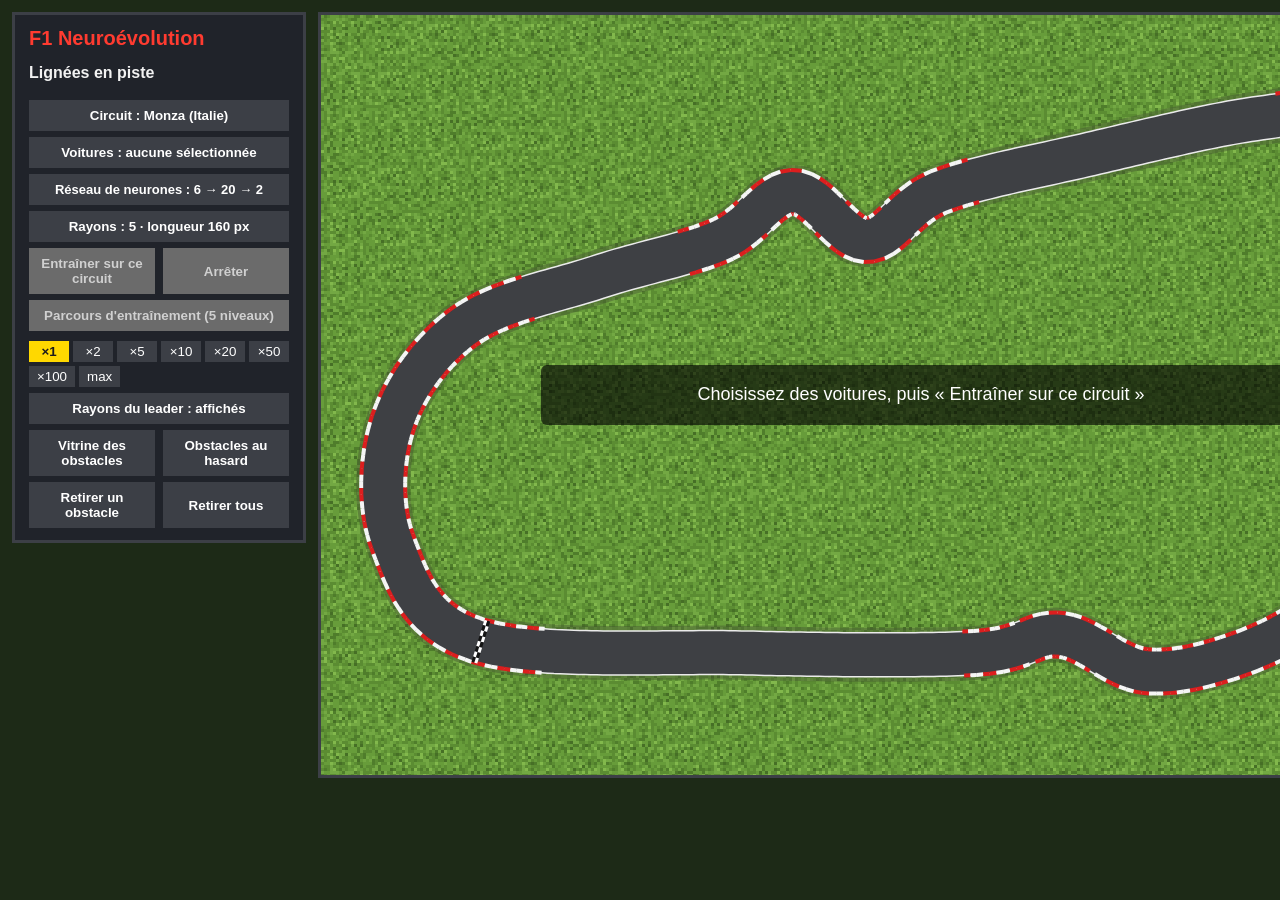
==== 11-F1-NeuroEvolution/index.html @ 4bc00621 "Ajouter la vitrine des obstacles et le placement au hasard (étape 16) - Vitrine des obstacles : 9 ob" ====
<!DOCTYPE html>
<html lang="fr">

<head>
  <meta charset="UTF-8">
  <meta name="viewport" content="width=device-width, initial-scale=1.0">
  <title>F1 Neuroévolution</title>
  <link rel="stylesheet" href="style.css">

  <script src="libraries/p5.min.js"></script>
  <script src="random.js"></script>
  <script src="vehicle.js"></script>
  <script src="ray.js"></script>
  <script src="sensor-settings.js"></script>
  <script src="sim-speed.js"></script>
  <script src="circuits-data.js"></script>
  <script src="training-circuits-data.js"></script>
  <script src="circuit.js"></script>
  <script src="brands.js"></script>
  <script src="network-config.js"></script>
  <script src="neural-network.js"></script>
  <script src="architecture.js"></script>
  <script src="grass.js"></script>
  <script src="track-renderer.js"></script>
  <script src="circuit-showroom.js"></script>
  <script src="confidence.js"></script>
  <script src="car-design.js"></script>
  <script src="obstacle.js"></script>
  <script src="obstacle-editor.js"></script>
  <script src="obstacle-catalog.js"></script>
  <script src="obstacle-placement.js"></script>
  <script src="obstacle-showroom.js"></script>
  <script src="ray-editor.js"></script>
  <script src="car.js"></script>
  <script src="evolution.js"></script>
  <script src="garage.js"></script>
  <script src="showroom.js"></script>
  <script src="model-file.js"></script>
  <script src="curriculum.js"></script>
  <script src="sketch.js"></script>
</head>

<body>
  <main id="layout">
    <aside id="menu" aria-label="Menu">
      <h1>F1 Neuroévolution</h1>

      <section aria-labelledby="lineagesTitle">
        <h2 id="lineagesTitle">Lignées en piste</h2>
        <p id="raceSummary" class="summary" role="status"></p>
        <ul id="lineages"></ul>
      </section>

      <div class="menu-buttons">
        <button id="circuitShowroomButton" type="button" class="secondary">Circuit : -</button>
        <button id="showroomButton" type="button" class="secondary">Voitures : aucune sélectionnée</button>

        <a id="networkLink" href="network.html" target="_blank" rel="noopener" class="button-like">Réseau de neurones</a>
        <button id="rayEditorButton" type="button" class="secondary">Rayons</button>

        <div class="buttons">
          <button id="trainButton" type="button">Entraîner sur ce circuit</button>
          <button id="stopButton" type="button" class="secondary">Arrêter</button>
        </div>
        <button id="curriculumButton" type="button" class="curriculum">Parcours d'entraînement (5 niveaux)</button>

        <div id="speedButtons" class="speed-buttons" role="group" aria-label="Vitesse de simulation"></div>
        <button id="raysToggleButton" type="button" class="secondary" aria-pressed="true">Rayons du leader : affichés</button>

        <div class="buttons">
          <button id="obstacleShowroomButton" type="button" class="secondary">Vitrine des obstacles</button>
          <button id="randomObstaclesButton" type="button" class="secondary">Obstacles au hasard</button>
        </div>
        <div class="buttons">
          <button id="removeObstacleButton" type="button" class="secondary">Retirer un obstacle</button>
          <button id="clearObstaclesButton" type="button" class="secondary">Retirer tous</button>
        </div>
      </div>
    </aside>
    <div id="canvas-container"></div>
  </main>

  <dialog id="rayDialog" aria-labelledby="rayDialogTitle">
    <div class="dialog-head">
      <h2 id="rayDialogTitle">Rayons : angles et longueur</h2>
      <button id="rayDialogClose" type="button" class="small">Fermer</button>
    </div>
    <p class="step">Un rayon = un neurone de la couche d'entrée ; le dernier neurone d'entrée reçoit la vitesse. 0° = droit devant, angle positif = vers la droite, négatif = vers la gauche. Appliquer de nouveaux rayons <strong>efface toutes les générations</strong>.</p>
    <div class="obstacle-editor">
      <canvas id="rayCanvas" role="img" aria-label="Aperçu de la voiture vue de dessus avec ses rayons et leurs angles"></canvas>
      <div>
        <ol id="rayList" class="ray-list"></ol>
        <label for="rayAngleInput">Nouvel angle (°, de -180 à 180)</label>
        <div class="buttons">
          <input type="number" id="rayAngleInput" min="-180" max="180" step="1" value="90">
          <button id="rayAddButton" type="button" class="small">+ Ajouter le rayon</button>
        </div>
        <label for="rayLengthSlider">Longueur des rayons : <span id="rayLengthValue">160 px</span></label>
        <div class="ray-length">
          <button id="rayShorterButton" type="button" class="small" aria-label="Raccourcir les rayons">−</button>
          <input type="range" id="rayLengthSlider" min="40" max="300" step="5" value="160">
          <button id="rayLongerButton" type="button" class="small" aria-label="Allonger les rayons">+</button>
          <button id="rayLengthDefaultButton" type="button" class="small">Par défaut</button>
        </div>
        <p class="step">La longueur s'applique tout de suite, sans effacer les générations.</p>
        <p id="rayInfo" class="step"></p>
        <p id="rayStatus" class="step" role="status"></p>
        <div class="buttons">
          <button id="rayApplyButton" type="button" class="place">Appliquer</button>
          <button id="rayResetButton" type="button" class="small">Annuler les changements</button>
        </div>
        <div id="rayConfirm" class="confirm" hidden>
          <p id="rayConfirmText"></p>
          <div class="buttons">
            <button id="rayConfirmButton" type="button" class="place">Confirmer et effacer</button>
            <button id="rayCancelButton" type="button" class="small">Annuler</button>
          </div>
        </div>
      </div>
    </div>
  </dialog>

  <dialog id="circuitDialog" aria-labelledby="circuitDialogTitle">
    <div class="dialog-head">
      <h2 id="circuitDialogTitle">Vitrine des circuits</h2>
      <button id="circuitDialogClose" type="button" class="small">Fermer</button>
    </div>
    <p class="step">Choisissez le circuit actuel. Changer de circuit arrête l'entraînement en cours.</p>
    <div id="circuitGrid" class="showroom-grid"></div>
  </dialog>

  <dialog id="showroomDialog" aria-labelledby="showroomTitle">
    <div class="dialog-head">
      <h2 id="showroomTitle">Vitrine des voitures</h2>
      <button id="showroomClose" type="button" class="small">Fermer</button>
    </div>
    <div class="buttons">
      <button id="loadModelButton" type="button" class="small">Charger un modèle (.json)</button>
    </div>
    <input type="file" id="modelFileInput" accept=".json,application/json" hidden>
    <div id="modelConfirm" class="confirm" hidden>
      <p id="modelConfirmText"></p>
      <div class="buttons">
        <button id="modelConfirmButton" type="button" class="place">Remplacer</button>
        <button id="modelCancelButton" type="button" class="small">Annuler</button>
      </div>
    </div>
    <p id="modelFileStatus" class="step" role="status"></p>
    <div id="showroomGrid" class="showroom-grid"></div>
  </dialog>

  <dialog id="obstacleDialog" aria-labelledby="obstacleTitle">
    <div class="dialog-head">
      <h2 id="obstacleTitle">Dessiner un prototype d'obstacle</h2>
      <button id="obstacleEditorClose" type="button" class="small">Fermer</button>
    </div>
    <div class="obstacle-editor">
      <canvas id="obstacleCanvas" role="img" aria-label="Grille de dessin de l'obstacle : chaque clic pose un point, cliquer sur le premier point ferme la forme"></canvas>
      <div>
        <p class="step">Cliquez sur la grille pour poser les sommets ; cliquer sur le premier point (jaune) ferme la forme. Ou partez d'une forme :</p>
        <div id="obstaclePresets" class="buttons wrap"></div>
        <div class="buttons">
          <button id="obstacleUndo" type="button" class="small">Annuler le dernier point</button>
          <button id="obstacleClear" type="button" class="small">Effacer</button>
        </div>
        <label for="obstacleSize">Taille (plus grande dimension) : <span id="obstacleSizeValue">6 m</span></label>
        <input type="range" id="obstacleSize" min="2" max="20" step="1" value="6">
        <p id="obstacleEditorStatus" class="step" role="status"></p>
        <button id="obstacleSaveButton" type="button" class="place">Enregistrer dans la vitrine</button>
        <p class="step">Le dessin rejoint la vitrine des obstacles sous le nom proto_1, proto_2… ; on le place ensuite depuis la vitrine.</p>
      </div>
    </div>
  </dialog>

  <dialog id="obstacleShowroomDialog" aria-labelledby="obstacleShowroomTitle">
    <div class="dialog-head">
      <h2 id="obstacleShowroomTitle">Vitrine des obstacles</h2>
      <button id="obstacleShowroomClose" type="button" class="small">Fermer</button>
    </div>
    <div class="buttons wrap obstacle-modes" role="group" aria-label="Mode de placement">
      <button id="obstacleModePlace" type="button" class="small" aria-pressed="true">Placer un obstacle</button>
      <button id="obstacleModeRandom" type="button" class="small" aria-pressed="false">Placer au hasard</button>
      <button id="obstacleDrawButton" type="button" class="small">+ Dessiner un prototype</button>
    </div>
    <p id="obstacleShowroomHint" class="step"></p>
    <p id="obstacleShowroomStatus" class="step" role="status"></p>
    <div id="obstacleRandomBar" class="buttons" hidden>
      <button id="obstacleRandomButton" type="button" class="place">Choisissez au moins un obstacle</button>
    </div>
    <div id="obstacleGrid" class="showroom-grid"></div>
  </dialog>

  <dialog id="confidenceDialog" aria-labelledby="confidenceTitle">
    <div class="dialog-head">
      <h2 id="confidenceTitle">Confiance par circuit</h2>
      <button id="confidenceClose" type="button" class="small">Retour à la vitrine</button>
    </div>
    <table id="confidenceTable" class="confidence-table"></table>
  </dialog>
</body>

</html>
---- 11-F1-NeuroEvolution/style.css ----
body {
  margin: 0;
  background: #1d2a17;
  color: #f2f2f2;
  font-family: "Segoe UI", Arial, sans-serif;
}

#layout {
  display: flex;
  gap: 12px;
  padding: 12px;
  align-items: flex-start;
}

#menu {
  width: 260px;
  flex-shrink: 0;
  background: #20232a;
  border: 3px solid #3c3f46;
  padding: 12px 14px;
  font-size: 14px;
}

#menu h1 {
  font-size: 20px;
  margin: 0 0 4px;
  color: #ff3b30;
}

#menu h2 {
  font-size: 16px;
  margin: 14px 0 6px;
}

.step {
  margin: 0 0 12px;
  color: #c7c7c7;
  font-size: 12px;
}

#menu label {
  display: block;
  margin-top: 10px;
}

#menu label.inline {
  display: flex;
  gap: 6px;
  align-items: center;
}

#menu select,
#menu input[type="range"],
#menu button {
  width: 100%;
  margin-top: 4px;
}

#menu button {
  margin-top: 14px;
  padding: 8px;
  background: #e10600;
  color: #fff;
  border: 0;
  font-weight: bold;
  cursor: pointer;
}

#menu button:focus-visible,
#menu select:focus-visible,
#menu input:focus-visible {
  outline: 2px solid #ffd800;
}

#lineages {
  padding-left: 0;
  list-style: none;
  margin: 0;
}

#lineages li {
  margin-bottom: 6px;
  line-height: 1.3;
}

#lineages small {
  color: #bdbdbd;
}

.swatch {
  display: inline-block;
  width: 10px;
  height: 10px;
  margin-right: 4px;
  border: 1px solid #fff;
}

canvas {
  display: block;
  border: 3px solid #3c3f46;
}

#menu button:disabled {
  background: #6b6b6b;
  cursor: not-allowed;
}

#menu {
  max-height: calc(100vh - 30px);
  overflow-y: auto;
}

.buttons {
  display: flex;
  gap: 8px;
}

#menu button.curriculum {
  background: #2e7d32;
}

#layerRows {
  padding-left: 20px;
  margin: 6px 0;
}

#layerRows li {
  margin-bottom: 4px;
}

#layerRows input[type="number"] {
  width: 60px;
}

.confirm {
  border: 2px solid #e10600;
  padding: 6px 8px;
  margin-top: 8px;
}

.ray-length {
  display: flex;
  gap: 4px;
  align-items: center;
}

.ray-length input[type="range"] {
  flex: 1;
  margin-top: 4px;
}

#menu .ray-length button.small {
  min-width: 26px;
}

dialog {
  width: min(1180px, calc(100vw - 32px));
  max-height: calc(100vh - 40px);
  background: #20232a;
  color: #f2f2f2;
  border: 3px solid #3c3f46;
  padding: 12px 16px;
  font-family: "Segoe UI", Arial, sans-serif;
}

dialog::backdrop {
  background: rgba(0, 0, 0, 0.6);
}

#confidenceDialog {
  width: min(720px, calc(100vw - 32px));
}

.dialog-head {
  display: flex;
  justify-content: space-between;
  align-items: center;
  gap: 12px;
}

.dialog-head h2 {
  margin: 0;
  color: #ff3b30;
}

dialog button {
  padding: 6px 10px;
  border: 0;
  background: #3c3f46;
  color: #fff;
  cursor: pointer;
}

dialog button:focus-visible {
  outline: 2px solid #ffd800;
}

.showroom-grid {
  display: grid;
  grid-template-columns: repeat(auto-fill, minmax(270px, 1fr));
  gap: 12px;
  margin-top: 10px;
}

.circuit-group {
  grid-column: 1 / -1;
  margin: 8px 0 0;
  color: #ffd800;
}

.circuit-card {
  border: 3px solid #3c3f46;
  padding: 6px;
  background: #2a2d34;
}

.circuit-card.selected {
  border-color: #ffd800;
}

.circuit-card canvas {
  width: 100%;
  height: auto;
}

.circuit-card h3 {
  margin: 6px 0 2px;
  font-size: 16px;
}

.circuit-card .facts {
  margin: 2px 0 6px;
  font-size: 12px;
  color: #c7c7c7;
}

.circuit-card button.select-car {
  background: #e10600;
  font-weight: bold;
}

.circuit-card.selected button.select-car {
  background: #2e7d32;
}

.car-card {
  border: 3px solid #3c3f46;
  padding: 6px;
  background: #2a2d34;
}

.car-card.selected {
  border-color: #ffd800;
}

.car-card canvas {
  width: 100%;
  height: auto;
}

.car-card h3 {
  margin: 6px 0 2px;
  font-size: 16px;
}

.car-card .model-name {
  font-weight: normal;
}

.car-card .facts,
.car-card .status {
  margin: 2px 0;
  font-size: 12px;
  color: #c7c7c7;
}

.car-card .buttons {
  margin-top: 6px;
}

.car-card button.select-car {
  background: #e10600;
  font-weight: bold;
}

.car-card.selected button.select-car {
  background: #2e7d32;
}

.confidence-table {
  width: 100%;
  border-collapse: collapse;
  margin-top: 10px;
  font-size: 14px;
}

.confidence-table th,
.confidence-table td {
  text-align: left;
  padding: 4px 6px;
  border-bottom: 1px solid #3c3f46;
}

.confidence-table tr.group th {
  color: #ffd800;
  padding-top: 10px;
}

.confidence-table tr.trained td {
  color: #8fd18f;
}

.confidence-table .bar {
  display: inline-block;
  width: 60px;
  height: 8px;
  margin-right: 6px;
  background: linear-gradient(90deg, #ffd800 var(--value), #3c3f46 var(--value));
}

.speed-buttons {
  display: flex;
  flex-wrap: wrap;
  gap: 4px;
  margin-top: 4px;
}

#menu .speed-buttons button.small {
  margin-top: 0;
  min-width: 40px;
}

#menu .speed-buttons button[aria-pressed="true"] {
  background: #ffd800;
  color: #1b1b1b;
  font-weight: bold;
}

#modelFileStatus.error {
  color: #ff8a80;
}

#obstacleDialog {
  width: min(640px, calc(100vw - 32px));
}

.obstacle-editor {
  display: flex;
  gap: 14px;
  flex-wrap: wrap;
  margin-top: 10px;
}

#obstacleCanvas {
  width: 240px;
  height: 240px;
  border: 2px solid #3c3f46;
  cursor: crosshair;
  touch-action: none;
}

.obstacle-editor > div {
  flex: 1;
  min-width: 240px;
}

.buttons.wrap {
  flex-wrap: wrap;
}

.obstacle-editor .buttons {
  margin: 6px 0;
}

.obstacle-editor label {
  display: block;
  margin-top: 8px;
}

.obstacle-editor input[type="range"] {
  width: 100%;
}

dialog button.place {
  margin-top: 8px;
  background: #e10600;
  font-weight: bold;
}

dialog button:disabled {
  background: #6b6b6b;
  color: #d0d0d0;
  cursor: not-allowed;
}

#rayCanvas {
  width: 260px;
  height: 260px;
  border: 2px solid #3c3f46;
}

.ray-list {
  padding-left: 20px;
  margin: 0 0 8px;
}

.ray-list li {
  margin-bottom: 4px;
}

.ray-list input[type="number"],
#rayAngleInput {
  width: 64px;
}

#menu button.secondary {
  background: #3c3f46;
}

#menu button.small {
  width: auto;
  margin-top: 4px;
  padding: 3px 8px;
  font-weight: normal;
  background: #3c3f46;
}

.sensors {
  font-family: Consolas, monospace;
}

.saved-tag {
  color: #8fd18f;
}

/* Placé en dernier : un bouton désactivé reste grisé, quelle que soit sa couleur. */
#menu button:disabled,
#menu button.curriculum:disabled,
#menu button.secondary:disabled {
  background: #6b6b6b;
  color: #d0d0d0;
  cursor: not-allowed;
}

/* ---------- Menu épuré (étape 15) : lignées puis boutons ---------- */
.summary {
  margin: 0 0 6px;
  font-size: 12px;
  color: #c7c7c7;
}

.menu-buttons {
  display: flex;
  flex-direction: column;
  gap: 6px;
  margin-top: 12px;
}

#menu .menu-buttons button,
#menu .menu-buttons .button-like {
  margin-top: 0;
}

#menu .button-like {
  display: block;
  padding: 8px;
  background: #3c3f46;
  color: #fff;
  text-align: center;
  text-decoration: none;
  font-weight: bold;
  font-size: 13px;
}

#menu .button-like:hover,
#menu .button-like:focus-visible {
  outline: 2px solid #ffd800;
}

#menu .menu-buttons .buttons button {
  flex: 1;
}

#lineages {
  max-height: 45vh;
  overflow-y: auto;
}

/* ---------- Vitrine des obstacles (étape 16) ---------- */
#obstacleGrid {
  grid-template-columns: repeat(auto-fill, minmax(170px, 1fr));
}

.obstacle-modes button[aria-pressed="true"] {
  background: #e10600;
  font-weight: bold;
}

.obstacle-card {
  display: flex;
  flex-direction: column;
  gap: 4px;
  border: 3px solid #3c3f46;
  padding: 6px;
  background: #2a2d34;
}

.obstacle-card.selected {
  border-color: #ffd800;
}

.obstacle-card canvas {
  width: 100%;
  height: auto;
}

.obstacle-card h3 {
  margin: 4px 0 0;
  font-size: 15px;
  font-family: Consolas, monospace;
}

.obstacle-card .facts {
  margin: 0 0 4px;
  font-size: 12px;
  color: #c7c7c7;
}

.obstacle-card button.select-car {
  background: #e10600;
  font-weight: bold;
}

.obstacle-count input {
  width: 60px;
}

/* .buttons impose display: flex : l'attribut hidden doit rester prioritaire. */
#obstacleRandomBar[hidden] {
  display: none;
}
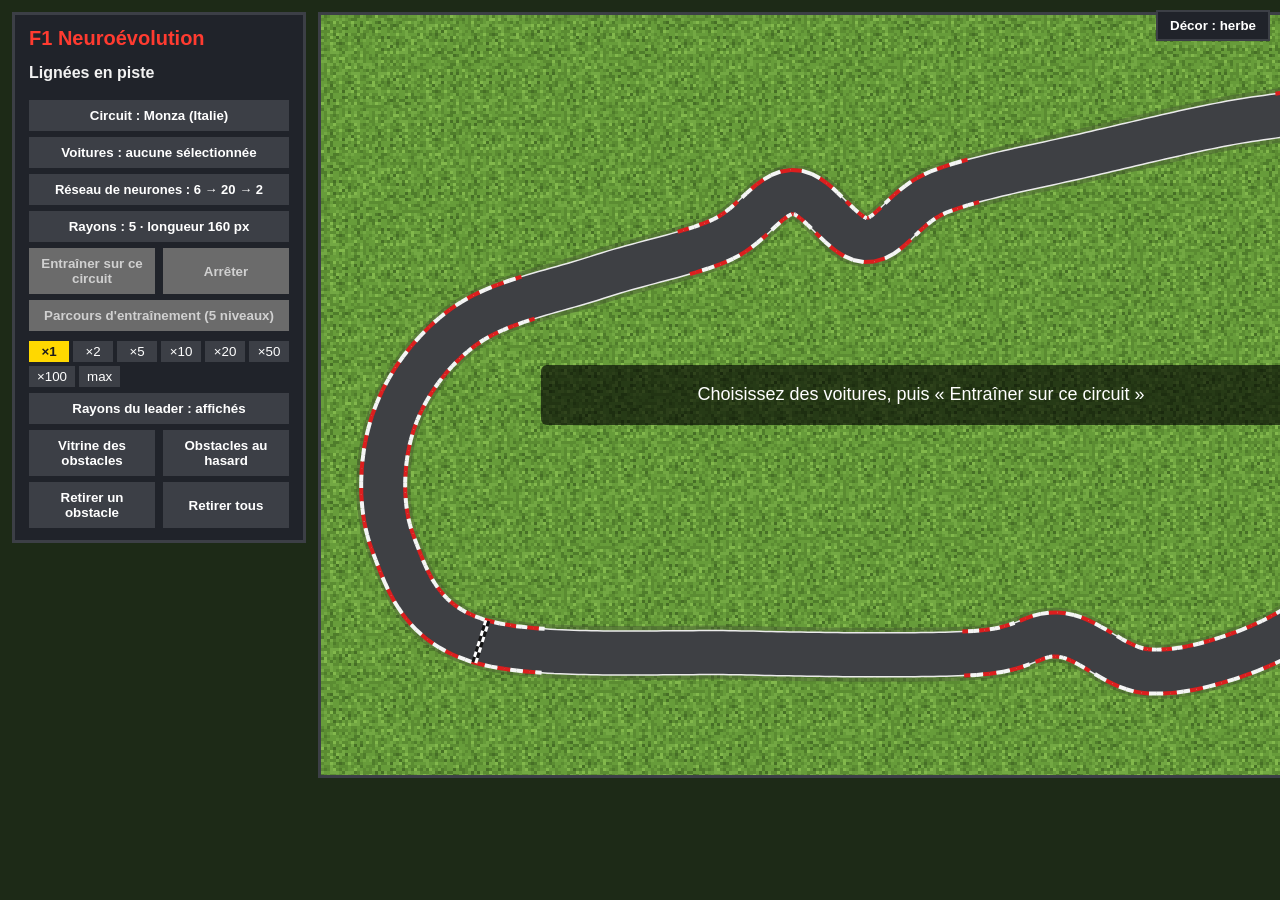
==== commit 8d43ebf4: "Ajouter le bouton de décor léger (étape 17) - Bouton « Décor : herbe / léger » fixé en haut à droite" ====
--- a/11-F1-NeuroEvolution/index.html
+++ b/11-F1-NeuroEvolution/index.html
@@ -21,6 +21,7 @@
   <script src="neural-network.js"></script>
   <script src="architecture.js"></script>
   <script src="grass.js"></script>
+  <script src="decor.js"></script>
   <script src="track-renderer.js"></script>
   <script src="circuit-showroom.js"></script>
   <script src="confidence.js"></script>
@@ -41,6 +42,8 @@
 </head>
 
 <body>
+  <button id="decorButton" type="button" class="decor-toggle" aria-pressed="false"
+    title="Retire l'herbe texturée et réduit la densité de pixels : rendu plus léger">Décor : herbe</button>
   <main id="layout">
     <aside id="menu" aria-label="Menu">
       <h1>F1 Neuroévolution</h1>
--- a/11-F1-NeuroEvolution/style.css
+++ b/11-F1-NeuroEvolution/style.css
@@ -539,3 +539,25 @@
 #obstacleRandomBar[hidden] {
   display: none;
 }
+
+/* ---------- Bouton du décor, en haut à droite de l'écran (étape 17) ---------- */
+.decor-toggle {
+  position: fixed;
+  top: 10px;
+  right: 10px;
+  z-index: 10;
+  padding: 6px 12px;
+  border: 2px solid #3c3f46;
+  background: #20232a;
+  color: #fff;
+  font-weight: bold;
+  cursor: pointer;
+}
+
+.decor-toggle[aria-pressed="true"] {
+  border-color: #ffd800;
+}
+
+.decor-toggle:focus-visible {
+  outline: 2px solid #ffd800;
+}
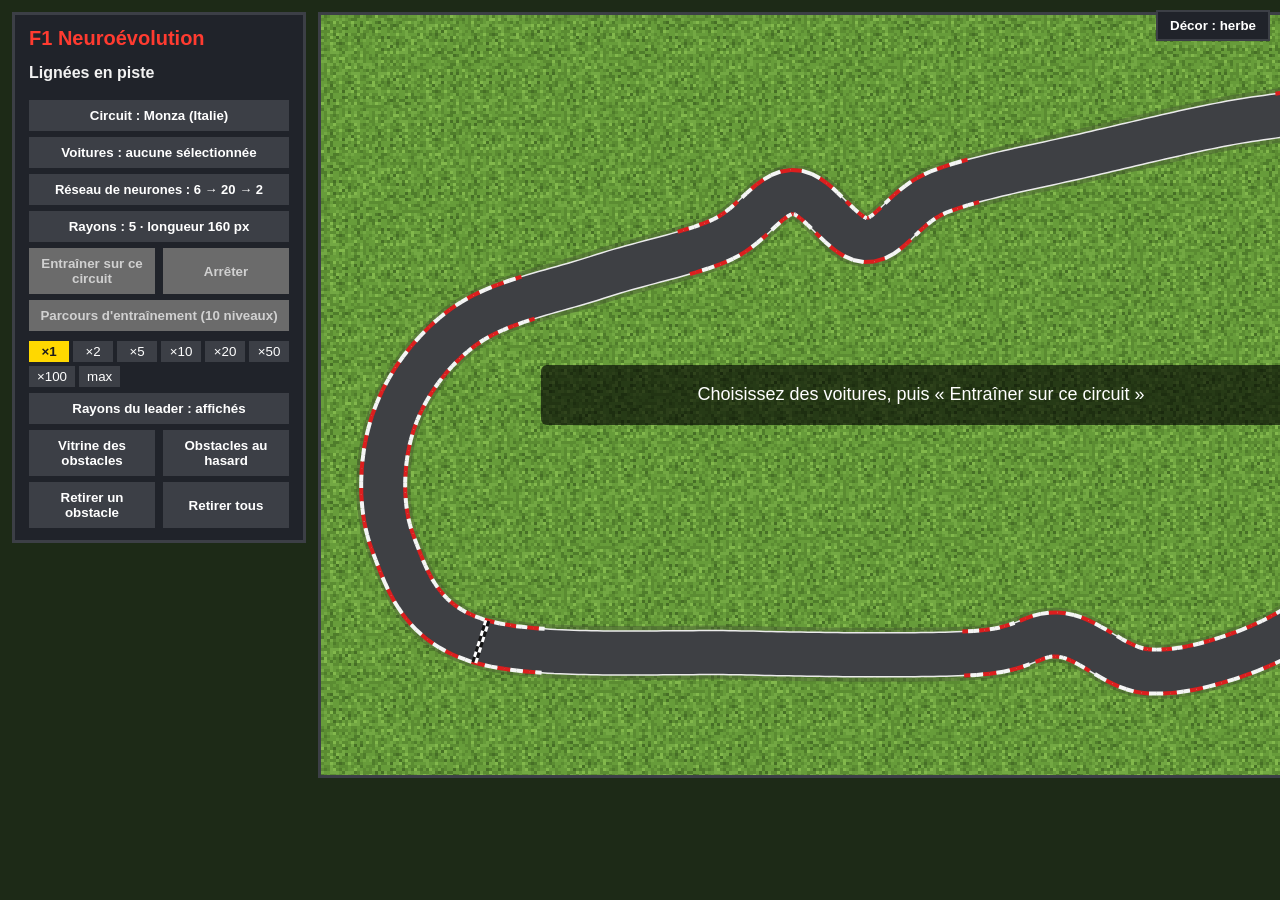
==== commit 2628ec45: "Ajouter 5 niveaux d'entraînement pour les bases de la course (étape 20) - Niveaux 6 à 10 : drift à g" ====
--- a/11-F1-NeuroEvolution/index.html
+++ b/11-F1-NeuroEvolution/index.html
@@ -23,6 +23,7 @@
   <script src="grass.js"></script>
   <script src="decor.js"></script>
   <script src="track-renderer.js"></script>
+  <script src="finish-flames.js"></script>
   <script src="circuit-showroom.js"></script>
   <script src="confidence.js"></script>
   <script src="car-design.js"></script>
@@ -65,7 +66,7 @@
           <button id="trainButton" type="button">Entraîner sur ce circuit</button>
           <button id="stopButton" type="button" class="secondary">Arrêter</button>
         </div>
-        <button id="curriculumButton" type="button" class="curriculum">Parcours d'entraînement (5 niveaux)</button>
+        <button id="curriculumButton" type="button" class="curriculum">Parcours d'entraînement (10 niveaux)</button>
 
         <div id="speedButtons" class="speed-buttons" role="group" aria-label="Vitesse de simulation"></div>
         <button id="raysToggleButton" type="button" class="secondary" aria-pressed="true">Rayons du leader : affichés</button>
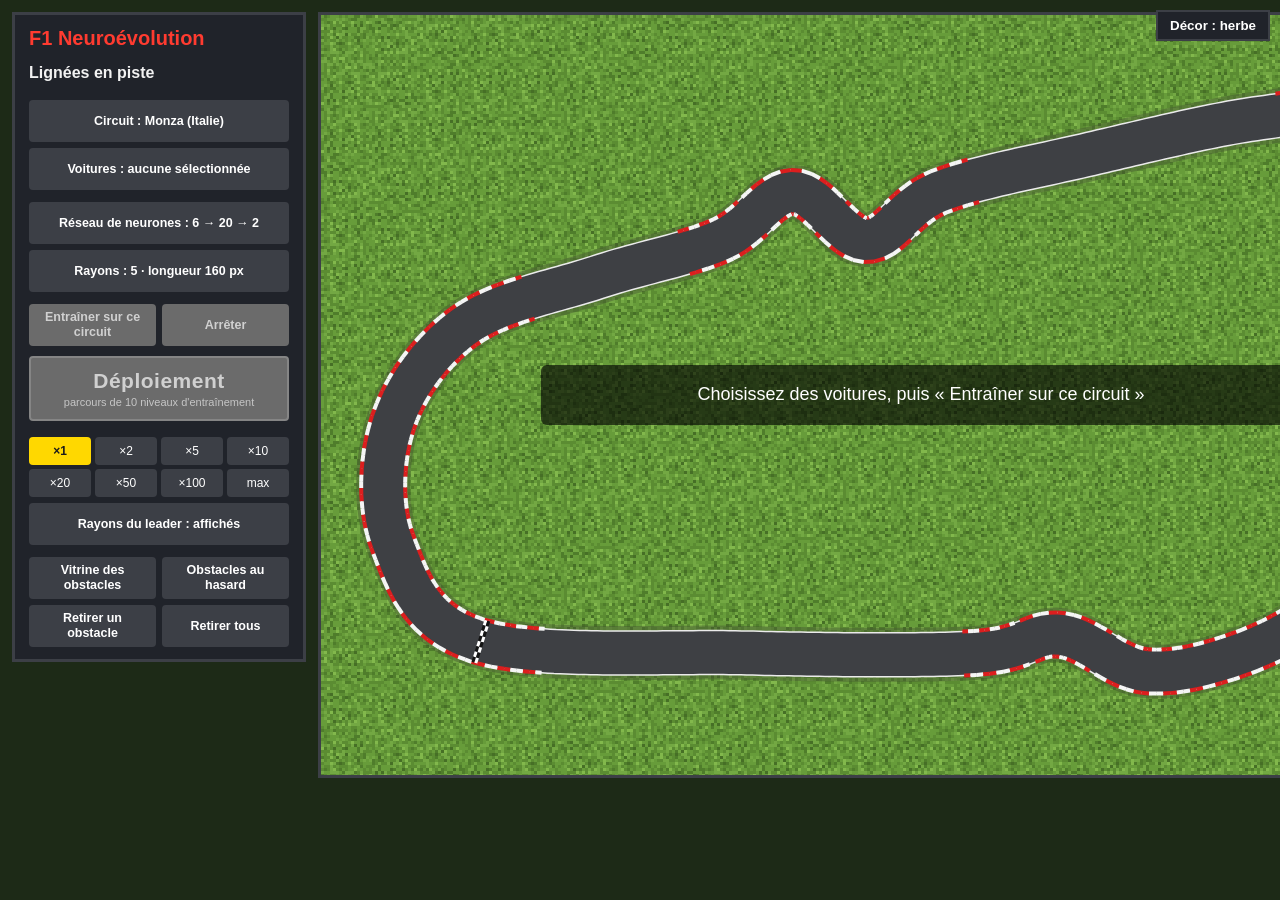
==== commit 64f1b120: "Renommer le bouton en « Déploiement » et harmoniser les boutons du menu (étape 24) Co-Authored-By: C" ====
--- a/11-F1-NeuroEvolution/index.html
+++ b/11-F1-NeuroEvolution/index.html
@@ -66,7 +66,7 @@
           <button id="trainButton" type="button">Entraîner sur ce circuit</button>
           <button id="stopButton" type="button" class="secondary">Arrêter</button>
         </div>
-        <button id="curriculumButton" type="button" class="curriculum">Parcours d'entraînement (10 niveaux)</button>
+        <button id="curriculumButton" type="button" class="curriculum deploy">Déploiement</button>
 
         <div id="speedButtons" class="speed-buttons" role="group" aria-label="Vitesse de simulation"></div>
         <button id="raysToggleButton" type="button" class="secondary" aria-pressed="true">Rayons du leader : affichés</button>
@@ -102,9 +102,10 @@
         <label for="rayLengthSlider">Longueur des rayons : <span id="rayLengthValue">160 px</span></label>
         <div class="ray-length">
           <button id="rayShorterButton" type="button" class="small" aria-label="Raccourcir les rayons">−</button>
-          <input type="range" id="rayLengthSlider" min="40" max="300" step="5" value="160">
+          <input type="range" id="rayLengthSlider" min="40" max="1200" step="5" value="160">
           <button id="rayLongerButton" type="button" class="small" aria-label="Allonger les rayons">+</button>
           <button id="rayLengthDefaultButton" type="button" class="small">Par défaut</button>
+          <button id="rayLengthMaxButton" type="button" class="small">Largeur de l'écran</button>
         </div>
         <p class="step">La longueur s'applique tout de suite, sans effacer les générations.</p>
         <p id="rayInfo" class="step"></p>
--- a/11-F1-NeuroEvolution/style.css
+++ b/11-F1-NeuroEvolution/style.css
@@ -561,3 +561,79 @@
 .decor-toggle:focus-visible {
   outline: 2px solid #ffd800;
 }
+
+/* ---------- Boutons du menu harmonisés (étape 24) ---------- */
+/* Même hauteur minimale pour tous : un libellé sur une ou deux lignes reste aligné. */
+#menu .menu-buttons button,
+#menu .menu-buttons .button-like {
+  box-sizing: border-box;
+  min-height: 42px;   /* = deux lignes de libellé : tous les boutons ont la même hauteur */
+  display: flex;
+  flex-direction: column;
+  align-items: center;
+  justify-content: center;
+  padding: 6px 8px;
+  font-size: 12.5px;
+  line-height: 1.2;
+  border-radius: 4px;
+}
+
+#menu .menu-buttons .buttons {
+  gap: 6px;
+}
+
+/* Un peu d'air entre les groupes : choix, entraînement, réglages, obstacles. */
+#menu .menu-buttons #networkLink,
+#menu .menu-buttons #speedButtons {
+  margin-top: 6px;
+}
+
+#menu .menu-buttons .buttons:has(#trainButton),
+#menu .menu-buttons .buttons:has(#obstacleShowroomButton) {
+  margin-top: 6px;
+}
+
+/* Vitesses : grille régulière de 4 colonnes. */
+#menu .speed-buttons {
+  display: grid;
+  grid-template-columns: repeat(4, 1fr);
+  gap: 4px;
+}
+
+#menu .menu-buttons .speed-buttons button.small {
+  min-height: 28px;
+  width: 100%;
+  margin: 0;
+  padding: 3px 0;
+  font-size: 12px;
+}
+
+/* Déploiement : le bouton le plus important, en grand. */
+#menu .menu-buttons button.deploy {
+  min-height: 64px;
+  margin: 4px 0;
+  padding: 10px 8px;
+  font-size: 21px;
+  letter-spacing: 0.5px;
+  background: linear-gradient(180deg, #3a9b3f, #23692a);
+  border: 2px solid #5fd068;
+  box-shadow: 0 3px 10px rgba(0, 0, 0, 0.45);
+}
+
+#menu .menu-buttons button.deploy small {
+  margin-top: 3px;
+  font-size: 11px;
+  font-weight: normal;
+  letter-spacing: 0;
+  opacity: 0.9;
+}
+
+#menu .menu-buttons button.deploy:hover:not(:disabled) {
+  filter: brightness(1.12);
+}
+
+#menu .menu-buttons button.deploy:disabled {
+  background: #6b6b6b;
+  border-color: #858585;
+  box-shadow: none;
+}
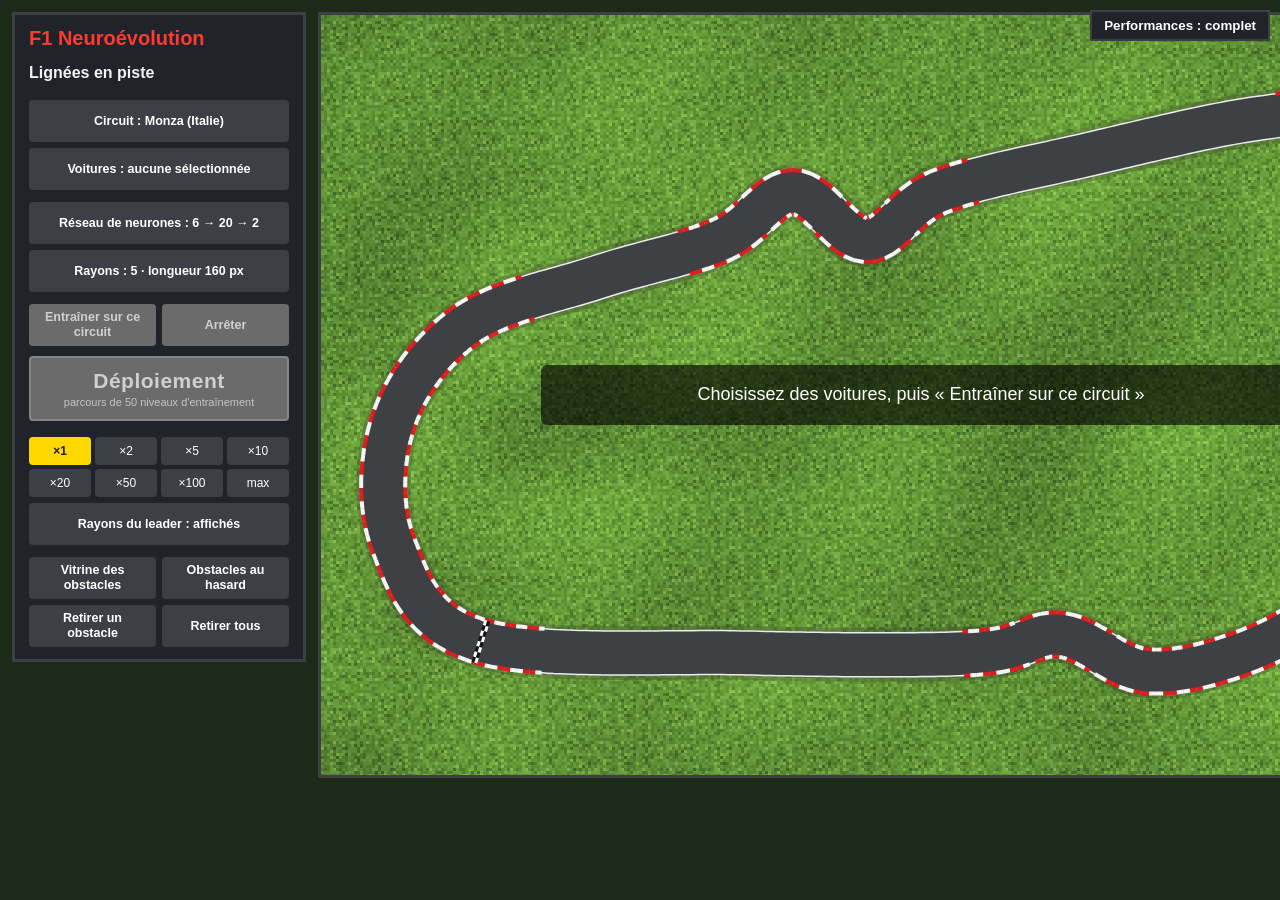
==== commit 87f17c1f: "Ajouter décors en shader, 30 niveaux et 2 circuits extrêmes (étapes 26, 27, 29, 30) - Étape 26 : men" ====
--- a/11-F1-NeuroEvolution/index.html
+++ b/11-F1-NeuroEvolution/index.html
@@ -35,6 +35,10 @@
   <script src="ray-editor.js"></script>
   <script src="car.js"></script>
   <script src="evolution.js"></script>
+  <script src="performance-settings.js"></script>
+  <script src="shader-settings.js"></script>
+  <script src="heat-map.js"></script>
+  <script src="shader-decor.js"></script>
   <script src="garage.js"></script>
   <script src="showroom.js"></script>
   <script src="model-file.js"></script>
@@ -43,8 +47,37 @@
 </head>
 
 <body>
-  <button id="decorButton" type="button" class="decor-toggle" aria-pressed="false"
-    title="Retire l'herbe texturée et réduit la densité de pixels : rendu plus léger">Décor : herbe</button>
+  <div class="perf-corner">
+    <button id="perfButton" type="button" class="perf-toggle" aria-expanded="false" aria-controls="perfMenu"
+      title="Alléger l'affichage pour accélérer l'entraînement">Performances : complet</button>
+    <div id="perfMenu" class="perf-menu" role="group" aria-labelledby="perfTitle" hidden>
+      <h2 id="perfTitle">Performances</h2>
+      <p class="perf-hint">Moins de dessin = plus de calcul par seconde. L'entraînement donne les mêmes résultats.</p>
+      <div class="perf-presets" role="group" aria-label="Préréglages">
+        <button type="button" data-preset="complet" aria-pressed="true">Complet</button>
+        <button type="button" data-preset="intermediaire" aria-pressed="false">Intermédiaire</button>
+        <button type="button" data-preset="invisible" aria-pressed="false">Invisible</button>
+      </div>
+      <button id="decorButton" type="button" aria-pressed="false"
+        title="Retire l'herbe texturée et réduit la densité de pixels : rendu plus léger">Décor : herbe</button>
+      <button type="button" data-perf-option="cars" aria-pressed="false">Voitures dessinées : toutes</button>
+      <button type="button" data-perf-option="flames" aria-pressed="false">Flammes d'arrivée : affichées</button>
+      <button type="button" data-perf-option="panel" aria-pressed="false">Panneau des lignées : 6 fois par seconde</button>
+      <button type="button" data-perf-option="hidden" aria-pressed="false">Circuit + voitures : visibles</button>
+      <h3 id="shaderTitle">Décors en shader</h3>
+      <button type="button" data-perf-option="shaders" aria-pressed="false"
+        title="Interrupteur général des effets WebGL (coupés par les préréglages intermédiaire et invisible)">Effets shader : activés</button>
+      <div class="shader-options" role="group" aria-labelledby="shaderTitle">
+        <button type="button" data-shader-option="ambiance"
+          title="Change l'ambiance ; « auto » prend celle du circuit">Ambiance : auto (jour)</button>
+        <button type="button" data-shader-option="heatmap" aria-pressed="false"
+          title="Passages des voitures en bleu, sorties de piste en rouge">Carte de chaleur : masquée</button>
+        <button type="button" data-shader-option="trail" aria-pressed="true">Traînée du leader : affichée</button>
+        <button type="button" data-shader-option="wind" aria-pressed="true">Herbe au vent : animée</button>
+      </div>
+      <p id="shaderStatus" class="perf-hint" hidden></p>
+    </div>
+  </div>
   <main id="layout">
     <aside id="menu" aria-label="Menu">
       <h1>F1 Neuroévolution</h1>
--- a/11-F1-NeuroEvolution/style.css
+++ b/11-F1-NeuroEvolution/style.css
@@ -540,12 +540,20 @@
   display: none;
 }
 
-/* ---------- Bouton du décor, en haut à droite de l'écran (étape 17) ---------- */
-.decor-toggle {
+/* ---------- Menu « Performances », en haut à droite de l'écran (étape 26) ---------- */
+/* Il remplace le bouton du décor (étape 17) : le décor est une option du menu. */
+.perf-corner {
   position: fixed;
   top: 10px;
   right: 10px;
   z-index: 10;
+  display: flex;
+  flex-direction: column;
+  align-items: flex-end;
+  gap: 6px;
+}
+
+.perf-toggle {
   padding: 6px 12px;
   border: 2px solid #3c3f46;
   background: #20232a;
@@ -554,11 +562,71 @@
   cursor: pointer;
 }
 
-.decor-toggle[aria-pressed="true"] {
+/* Affichage allégé : bordure jaune (le libellé le dit aussi en toutes lettres). */
+.perf-toggle.perf-light,
+.perf-toggle[aria-expanded="true"] {
   border-color: #ffd800;
 }
 
-.decor-toggle:focus-visible {
+.perf-menu {
+  box-sizing: border-box;
+  width: 300px;
+  max-width: calc(100vw - 20px);
+  padding: 12px;
+  border: 2px solid #3c3f46;
+  background: #20232a;
+  color: #fff;
+  display: flex;
+  flex-direction: column;
+  gap: 6px;
+  box-shadow: 0 8px 24px rgba(0, 0, 0, 0.45);
+}
+
+.perf-menu[hidden] {
+  display: none;
+}
+
+.perf-menu h2 {
+  margin: 0;
+  font-size: 16px;
+}
+
+.perf-hint {
+  margin: 0 0 4px;
+  font-size: 12px;
+  color: #c9ccd3;
+}
+
+.perf-presets {
+  display: grid;
+  grid-template-columns: repeat(3, 1fr);
+  gap: 4px;
+}
+
+.perf-menu button {
+  box-sizing: border-box;
+  min-height: 34px;
+  padding: 6px 8px;
+  border: 2px solid #3c3f46;
+  background: #2c3038;
+  color: #fff;
+  text-align: left;
+  cursor: pointer;
+}
+
+.perf-presets button {
+  text-align: center;
+  font-weight: bold;
+}
+
+/* Option allégée ou préréglage choisi. */
+.perf-menu button[aria-pressed="true"] {
+  border-color: #ffd800;
+  background: #3a3a22;
+}
+
+.perf-toggle:focus-visible,
+.perf-menu button:focus-visible {
   outline: 2px solid #ffd800;
 }
 
@@ -637,3 +705,26 @@
   border-color: #858585;
   box-shadow: none;
 }
+
+/* ---------- Décors en shader dans le menu « Performances » (étape 27) ---------- */
+.perf-menu {
+  max-height: calc(100vh - 70px);
+  overflow-y: auto;
+}
+
+.perf-menu h3 {
+  margin: 6px 0 0;
+  font-size: 14px;
+}
+
+.shader-options {
+  display: flex;
+  flex-direction: column;
+  gap: 6px;
+}
+
+/* Options inactives quand les shaders sont coupés ou sans WebGL. */
+.perf-menu button:disabled {
+  opacity: 0.5;
+  cursor: not-allowed;
+}
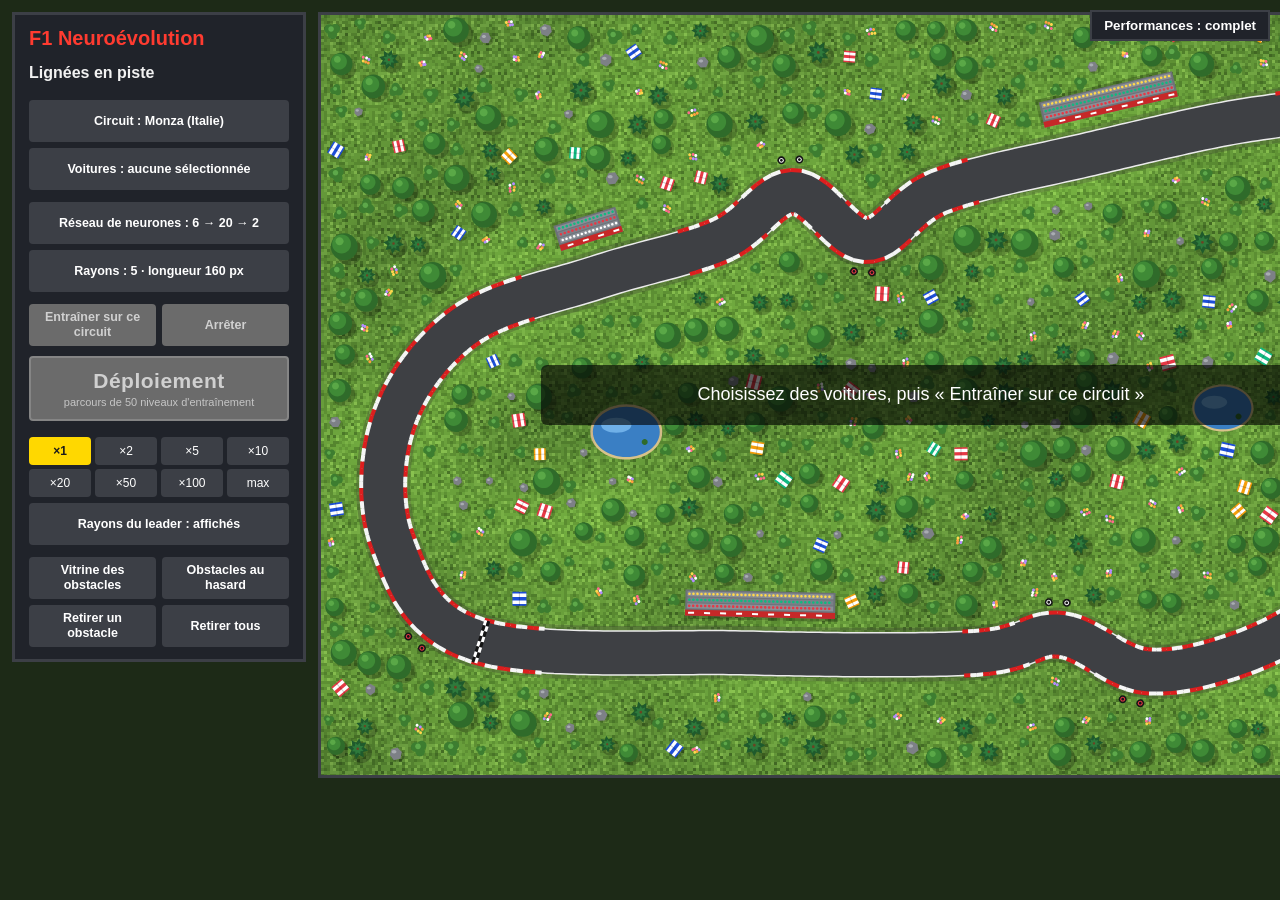
==== commit 4c014141: "Embellir les voitures et couvrir l'herbe de décor (étapes 28 et 31) - Étape 28 : silhouette de F1 (n" ====
--- a/11-F1-NeuroEvolution/index.html
+++ b/11-F1-NeuroEvolution/index.html
@@ -22,6 +22,7 @@
   <script src="architecture.js"></script>
   <script src="grass.js"></script>
   <script src="decor.js"></script>
+  <script src="scenery.js"></script>
   <script src="track-renderer.js"></script>
   <script src="finish-flames.js"></script>
   <script src="circuit-showroom.js"></script>
